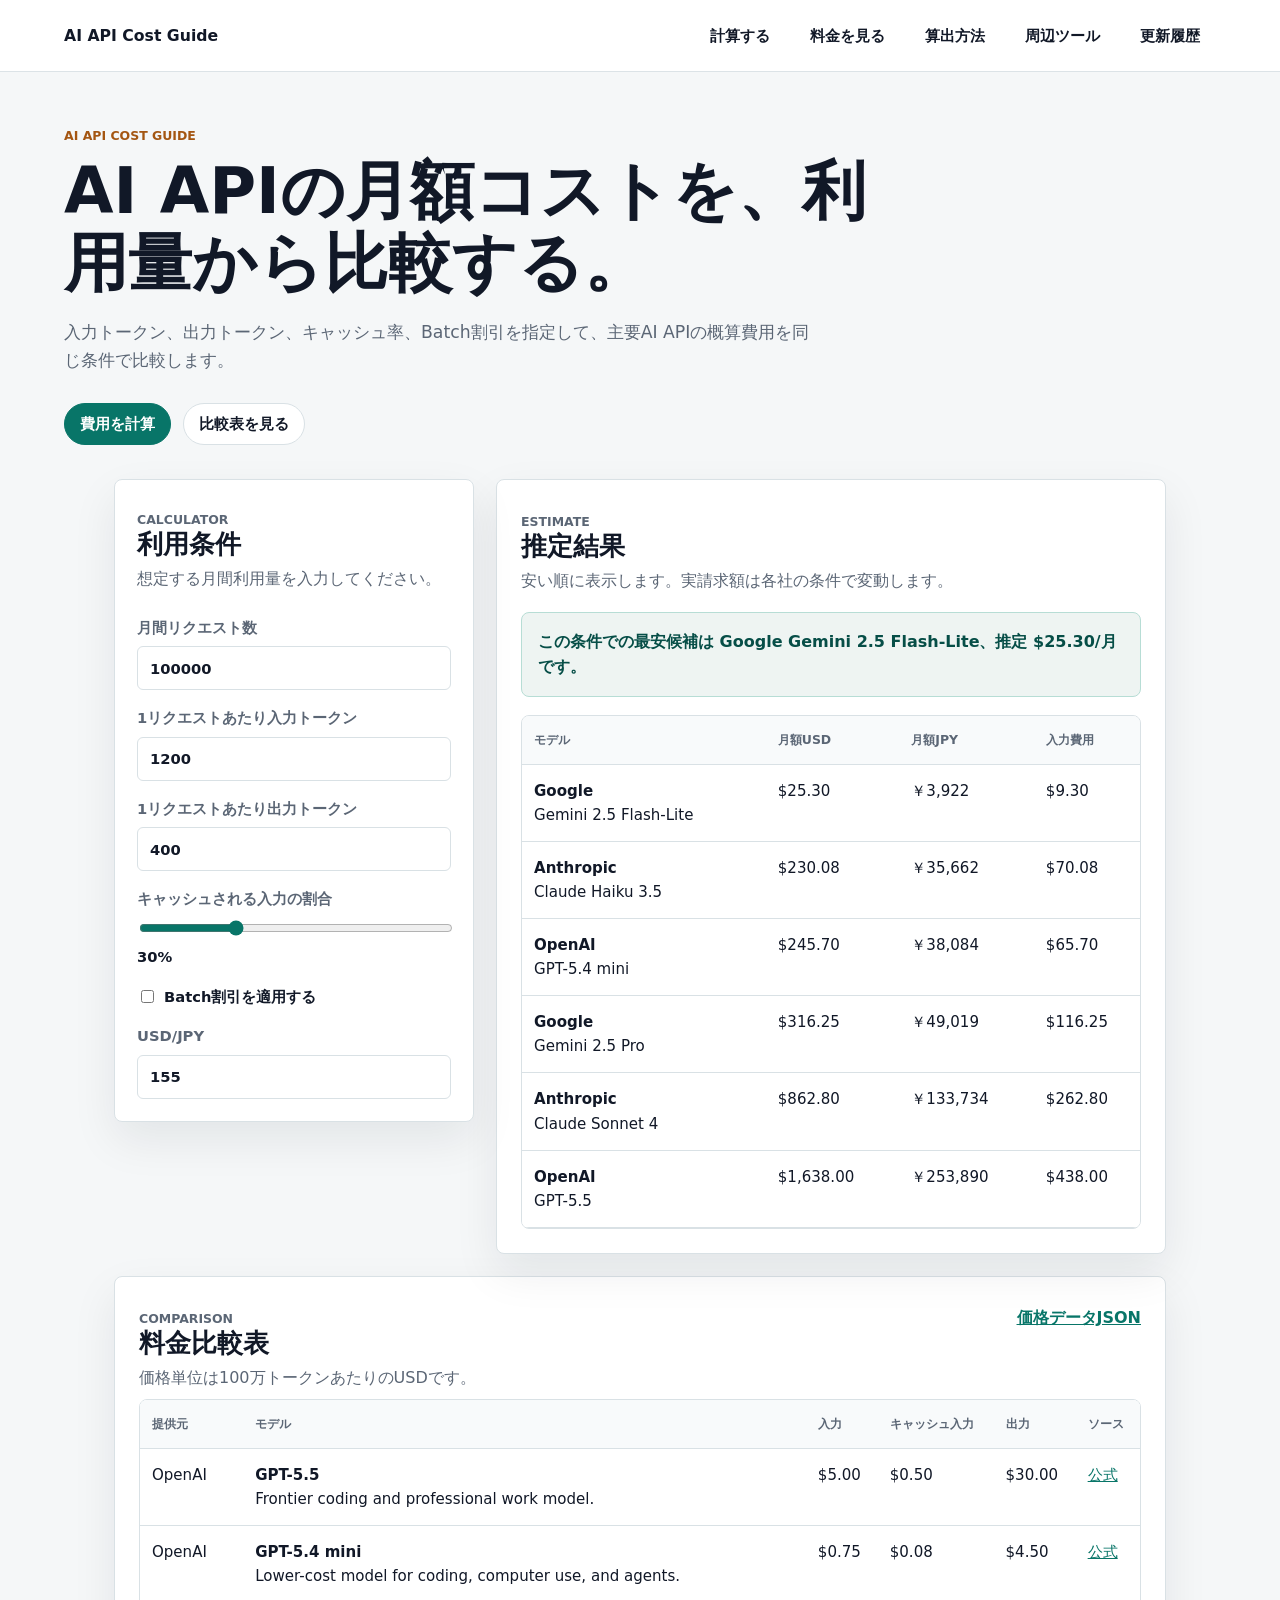
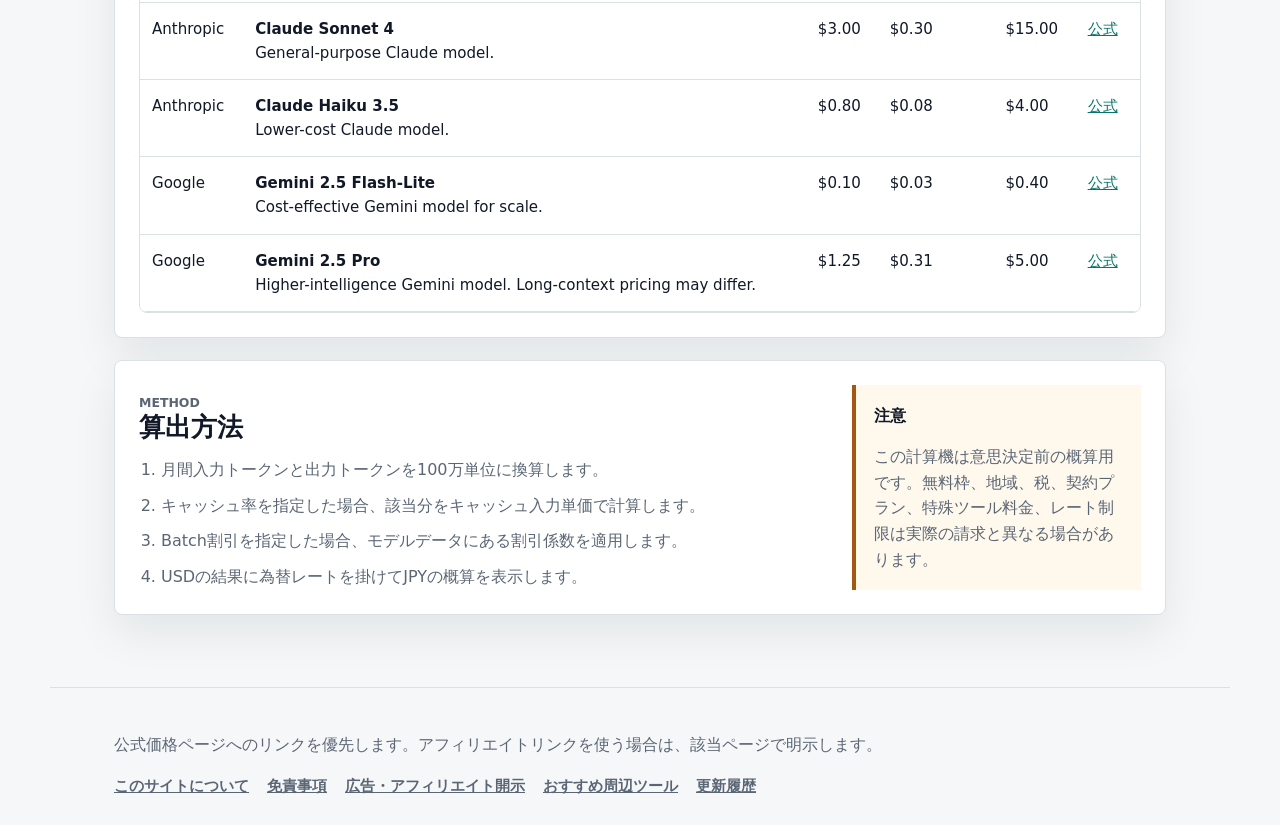
==== index.html @ 5096e5e5 "Add Impact site verification meta tag" ====
<!doctype html>
<html lang="ja">
  <head>
    <meta charset="utf-8" />
    <meta name="viewport" content="width=device-width, initial-scale=1" />
    <title>AI API料金比較と月額費用計算機</title>
    <meta
      name="description"
      content="OpenAI、Anthropic、GeminiなどのAI API料金を比較し、月間利用量から概算コストを計算します。公式ソースと更新日を明示します。"
    />
    <meta name="impact-site-verification" value="452c5a01-4a11-47ab-8c97-a562c128f792" />
    <link rel="stylesheet" href="./styles.css" />
  </head>
  <body>
    <header class="fixed-header">
      <a class="brand" href="#top" aria-label="AI API Cost Guide">AI API Cost Guide</a>
      <nav class="top-nav" aria-label="主要ナビゲーション">
        <a href="#calculator">計算する</a>
        <a href="#comparison">料金を見る</a>
        <a href="#method">算出方法</a>
        <a href="./recommended-tools.html">周辺ツール</a>
        <a href="./updates.html">更新履歴</a>
      </nav>
    </header>

    <section id="top" class="site-header">
      <div class="hero-grid">
        <div class="hero-copy">
          <p class="eyebrow">AI API Cost Guide</p>
          <h1>AI APIの月額コストを、利用量から比較する。</h1>
          <p class="lead">
            入力トークン、出力トークン、キャッシュ率、Batch割引を指定して、主要AI APIの概算費用を同じ条件で比較します。
          </p>
          <div class="hero-actions" aria-label="主要操作">
            <a class="button primary" href="#calculator">費用を計算</a>
            <a class="button secondary" href="#comparison">比較表を見る</a>
          </div>
        </div>
      </div>
    </section>

    <main>
      <section id="calculator" class="tool-layout" aria-label="月額費用計算機">
        <form class="calculator" id="calculatorForm">
          <div class="section-heading">
            <p class="eyebrow">Calculator</p>
            <h2>利用条件</h2>
            <p>想定する月間利用量を入力してください。</p>
          </div>

          <label>
            <span>月間リクエスト数</span>
            <input id="requests" type="number" min="0" step="1000" value="100000" inputmode="numeric" />
          </label>

          <label>
            <span>1リクエストあたり入力トークン</span>
            <input id="inputTokens" type="number" min="0" step="100" value="1200" inputmode="numeric" />
          </label>

          <label>
            <span>1リクエストあたり出力トークン</span>
            <input id="outputTokens" type="number" min="0" step="100" value="400" inputmode="numeric" />
          </label>

          <label>
            <span>キャッシュされる入力の割合</span>
            <input id="cacheRate" type="range" min="0" max="100" value="30" />
            <output id="cacheRateLabel">30%</output>
          </label>

          <label class="check-row">
            <input id="useBatch" type="checkbox" />
            <span>Batch割引を適用する</span>
          </label>

          <label>
            <span>USD/JPY</span>
            <input id="usdJpy" type="number" min="1" step="0.1" value="155" inputmode="decimal" />
          </label>
        </form>

        <section class="results" aria-live="polite">
          <div class="section-heading">
            <p class="eyebrow">Estimate</p>
            <h2>推定結果</h2>
            <p>安い順に表示します。実請求額は各社の条件で変動します。</p>
          </div>
          <div id="bestChoice" class="best-choice">価格データを読み込み中です。</div>
          <div class="table-wrap" role="region" aria-label="推定結果表" tabindex="0">
            <table>
              <thead>
                <tr>
                  <th>モデル</th>
                  <th>月額USD</th>
                  <th>月額JPY</th>
                  <th>入力費用</th>
                  <th>出力費用</th>
                </tr>
              </thead>
              <tbody id="resultRows"></tbody>
            </table>
          </div>
        </section>
      </section>

      <section id="comparison" class="content-section">
        <div class="section-heading split-heading">
          <div>
            <p class="eyebrow">Comparison</p>
            <h2>料金比較表</h2>
            <p>価格単位は100万トークンあたりのUSDです。</p>
          </div>
          <a class="text-link" href="./data/pricing.json">価格データJSON</a>
        </div>
        <div class="table-wrap" role="region" aria-label="料金比較表" tabindex="0">
          <table>
            <thead>
              <tr>
                <th>提供元</th>
                <th>モデル</th>
                <th>入力</th>
                <th>キャッシュ入力</th>
                <th>出力</th>
                <th>ソース</th>
              </tr>
            </thead>
            <tbody id="pricingRows"></tbody>
          </table>
        </div>
      </section>

      <section id="method" class="content-section method-grid">
        <div>
          <div class="section-heading">
            <p class="eyebrow">Method</p>
            <h2>算出方法</h2>
          </div>
          <ol class="steps">
            <li>月間入力トークンと出力トークンを100万単位に換算します。</li>
            <li>キャッシュ率を指定した場合、該当分をキャッシュ入力単価で計算します。</li>
            <li>Batch割引を指定した場合、モデルデータにある割引係数を適用します。</li>
            <li>USDの結果に為替レートを掛けてJPYの概算を表示します。</li>
          </ol>
        </div>
        <aside class="notice">
          <strong>注意</strong>
          <p>
            この計算機は意思決定前の概算用です。無料枠、地域、税、契約プラン、特殊ツール料金、レート制限は実際の請求と異なる場合があります。
          </p>
        </aside>
      </section>
    </main>

    <footer class="site-footer">
      <p>
        公式価格ページへのリンクを優先します。アフィリエイトリンクを使う場合は、該当ページで明示します。
      </p>
      <nav class="footer-links" aria-label="補足ページ">
        <a href="./about.html">このサイトについて</a>
        <a href="./disclaimer.html">免責事項</a>
        <a href="./affiliate-disclosure.html">広告・アフィリエイト開示</a>
        <a href="./recommended-tools.html">おすすめ周辺ツール</a>
        <a href="./updates.html">更新履歴</a>
      </nav>
    </footer>

    <script src="./app.js" type="module"></script>
  </body>
</html>
---- styles.css ----
:root {
  color-scheme: light;
  --bg: #f5f7f8;
  --surface: #ffffff;
  --surface-muted: #eef4f2;
  --ink: #111827;
  --muted: #5b6675;
  --line: #d9e1e5;
  --accent: #087568;
  --accent-dark: #064e47;
  --accent-warm: #a45612;
  --warning-bg: #fff8ed;
  --shadow: 0 18px 45px rgba(15, 23, 42, 0.08);
  --radius: 8px;
  --content: 1180px;
}

* {
  box-sizing: border-box;
}

html {
  scroll-behavior: smooth;
  scroll-padding-top: 86px;
}

body {
  margin: 0;
  background: var(--bg);
  color: var(--ink);
  font-family:
    Inter, ui-sans-serif, system-ui, -apple-system, BlinkMacSystemFont, "Segoe UI",
    sans-serif;
  line-height: 1.6;
}

body {
  padding-top: 72px;
}

a {
  color: var(--accent);
}

.fixed-header {
  position: fixed;
  top: 0;
  left: 0;
  z-index: 50;
  display: flex;
  align-items: center;
  justify-content: space-between;
  width: 100%;
  min-height: 72px;
  padding: 0 clamp(20px, 5vw, 72px);
  border-bottom: 1px solid rgba(217, 225, 229, 0.92);
  background: rgba(255, 255, 255, 0.92);
  backdrop-filter: blur(14px);
}

.brand {
  color: var(--ink);
  font-size: 0.98rem;
  font-weight: 850;
  text-decoration: none;
  white-space: nowrap;
}

.top-nav {
  display: flex;
  gap: 8px;
  margin-left: 18px;
}

.top-nav a,
.button {
  display: inline-flex;
  align-items: center;
  justify-content: center;
  min-height: 42px;
  padding: 0 15px;
  border-radius: 999px;
  font-size: 0.92rem;
  font-weight: 750;
  text-decoration: none;
  white-space: nowrap;
}

.top-nav a {
  border: 1px solid transparent;
  background: transparent;
  color: var(--ink);
}

.top-nav a:hover {
  border-color: var(--line);
  background: #f8fafb;
}

.site-header {
  padding: 54px clamp(20px, 5vw, 72px) 34px;
}

.hero-grid {
  max-width: var(--content);
  margin: 0 auto;
}

.eyebrow {
  margin: 0 0 10px;
  color: var(--accent-warm);
  font-size: 0.78rem;
  font-weight: 850;
  letter-spacing: 0;
  text-transform: uppercase;
}

h1,
h2 {
  margin: 0;
  line-height: 1.12;
  letter-spacing: 0;
}

h1 {
  max-width: 860px;
  font-size: clamp(2.25rem, 5vw, 4.6rem);
}

h2 {
  font-size: clamp(1.35rem, 2vw, 1.9rem);
}

.lead {
  max-width: 760px;
  margin: 20px 0 0;
  color: var(--muted);
  font-size: 1.08rem;
}

.hero-actions {
  display: flex;
  gap: 12px;
  flex-wrap: wrap;
  margin-top: 28px;
}

.button.primary {
  border: 1px solid var(--accent);
  background: var(--accent);
  color: #ffffff;
}

.button.secondary {
  border: 1px solid var(--line);
  background: #ffffff;
  color: var(--ink);
}

.metric-label {
  display: block;
  color: var(--muted);
  font-size: 0.82rem;
  font-weight: 750;
}

main {
  max-width: var(--content);
  margin: 0 auto;
  padding: 0 clamp(20px, 5vw, 72px) 72px;
}

.tool-layout {
  display: grid;
  grid-template-columns: 360px minmax(0, 1fr);
  gap: 22px;
  align-items: start;
}

.calculator,
.results,
.content-section {
  border: 1px solid var(--line);
  border-radius: var(--radius);
  background: var(--surface);
  box-shadow: var(--shadow);
}

.calculator {
  display: grid;
  gap: 16px;
  padding: 22px;
  position: sticky;
  top: 16px;
}

.section-heading {
  margin-bottom: 8px;
}

.section-heading p {
  max-width: 720px;
  margin: 8px 0 0;
  color: var(--muted);
}

label {
  display: grid;
  gap: 7px;
  color: var(--muted);
  font-size: 0.92rem;
  font-weight: 750;
}

input[type="number"] {
  width: 100%;
  min-height: 44px;
  padding: 8px 12px;
  border: 1px solid var(--line);
  border-radius: 6px;
  background: #ffffff;
  color: var(--ink);
  font: inherit;
}

input[type="number"]:focus,
input[type="range"]:focus-visible,
a:focus-visible {
  outline: 3px solid rgba(8, 117, 104, 0.22);
  outline-offset: 2px;
}

input[type="range"] {
  width: 100%;
  accent-color: var(--accent);
}

output {
  color: var(--ink);
  font-weight: 800;
}

.check-row {
  grid-template-columns: 20px 1fr;
  align-items: center;
  color: var(--ink);
}

.results,
.content-section {
  padding: 24px;
}

.best-choice {
  margin: 18px 0;
  padding: 16px;
  border: 1px solid #b7ddd5;
  border-radius: var(--radius);
  background: var(--surface-muted);
  color: var(--accent-dark);
  font-weight: 850;
}

.table-wrap {
  width: 100%;
  overflow-x: auto;
  border: 1px solid var(--line);
  border-radius: var(--radius);
}

table {
  width: 100%;
  min-width: 760px;
  border-collapse: collapse;
  background: #ffffff;
}

th,
td {
  padding: 14px 12px;
  border-bottom: 1px solid var(--line);
  text-align: left;
  vertical-align: top;
}

th {
  background: #f8fafb;
  color: var(--muted);
  font-size: 0.78rem;
  font-weight: 850;
  text-transform: uppercase;
}

td {
  font-size: 0.94rem;
}

tbody tr:hover {
  background: #f8fbfa;
}

.content-section {
  margin-top: 22px;
}

.split-heading {
  display: flex;
  justify-content: space-between;
  gap: 20px;
  align-items: start;
}

.text-link {
  margin-top: 4px;
  font-weight: 800;
  white-space: nowrap;
}

.method-grid {
  display: grid;
  grid-template-columns: minmax(0, 1fr) minmax(260px, 0.42fr);
  gap: 24px;
}

.steps {
  display: grid;
  gap: 10px;
  margin: 16px 0 0;
  padding-left: 22px;
  color: var(--muted);
}

.notice {
  align-self: start;
  padding: 18px;
  border-left: 4px solid var(--accent-warm);
  background: var(--warning-bg);
}

.notice p {
  margin-bottom: 0;
  color: var(--muted);
}

.site-footer {
  max-width: var(--content);
  margin: 0 auto;
  padding: 28px clamp(20px, 5vw, 72px);
  border-top: 1px solid var(--line);
  color: var(--muted);
}

.footer-links {
  display: flex;
  flex-wrap: wrap;
  gap: 12px 18px;
  margin-top: 14px;
}

.footer-links a {
  color: var(--muted);
  font-size: 0.92rem;
  font-weight: 750;
}

.page-main {
  padding-top: 40px;
}

.page-hero {
  padding: 26px 0 8px;
}

.prose {
  display: grid;
  gap: 18px;
  max-width: 860px;
}

.prose h2 {
  margin-top: 8px;
  font-size: 1.25rem;
}

.prose p {
  margin: 0;
  color: var(--muted);
}

.timeline {
  display: grid;
  gap: 20px;
}

.timeline article {
  padding-bottom: 20px;
  border-bottom: 1px solid var(--line);
}

.timeline time {
  display: block;
  margin-bottom: 6px;
  color: var(--accent-warm);
  font-size: 0.88rem;
  font-weight: 850;
}

.timeline h2 {
  margin-bottom: 8px;
}

.tool-card-grid {
  display: grid;
  grid-template-columns: repeat(2, minmax(0, 1fr));
  gap: 16px;
  margin-top: 22px;
}

.tool-card {
  display: grid;
  gap: 12px;
  padding: 22px;
  border: 1px solid var(--line);
  border-radius: var(--radius);
  background: var(--surface);
  box-shadow: var(--shadow);
}

.tool-card span {
  color: var(--accent-warm);
  font-size: 0.78rem;
  font-weight: 850;
  text-transform: uppercase;
}

.tool-card h2,
.tool-card p {
  margin: 0;
}

.tool-card p,
.tool-card dd {
  color: var(--muted);
}

.tool-card dl {
  display: grid;
  gap: 8px;
  margin: 0;
}

.tool-card dl div {
  display: grid;
  grid-template-columns: 86px minmax(0, 1fr);
  gap: 10px;
}

.tool-card dt {
  color: var(--ink);
  font-weight: 850;
}

.tool-card dd {
  margin: 0;
}

@media (max-width: 900px) {
  .hero-grid,
  .tool-layout,
  .method-grid {
    grid-template-columns: 1fr;
  }

  .calculator {
    position: static;
  }
}

@media (max-width: 720px) {
  body {
    padding-top: 118px;
  }

  .fixed-header {
    display: block;
    min-height: 118px;
    padding-top: 16px;
    padding-bottom: 12px;
  }

  .top-nav {
    margin: 12px 0 0;
    overflow-x: auto;
    padding-bottom: 4px;
  }

  .split-heading {
    display: block;
  }

  table {
    min-width: 680px;
  }

  .tool-card-grid {
    grid-template-columns: 1fr;
  }
}
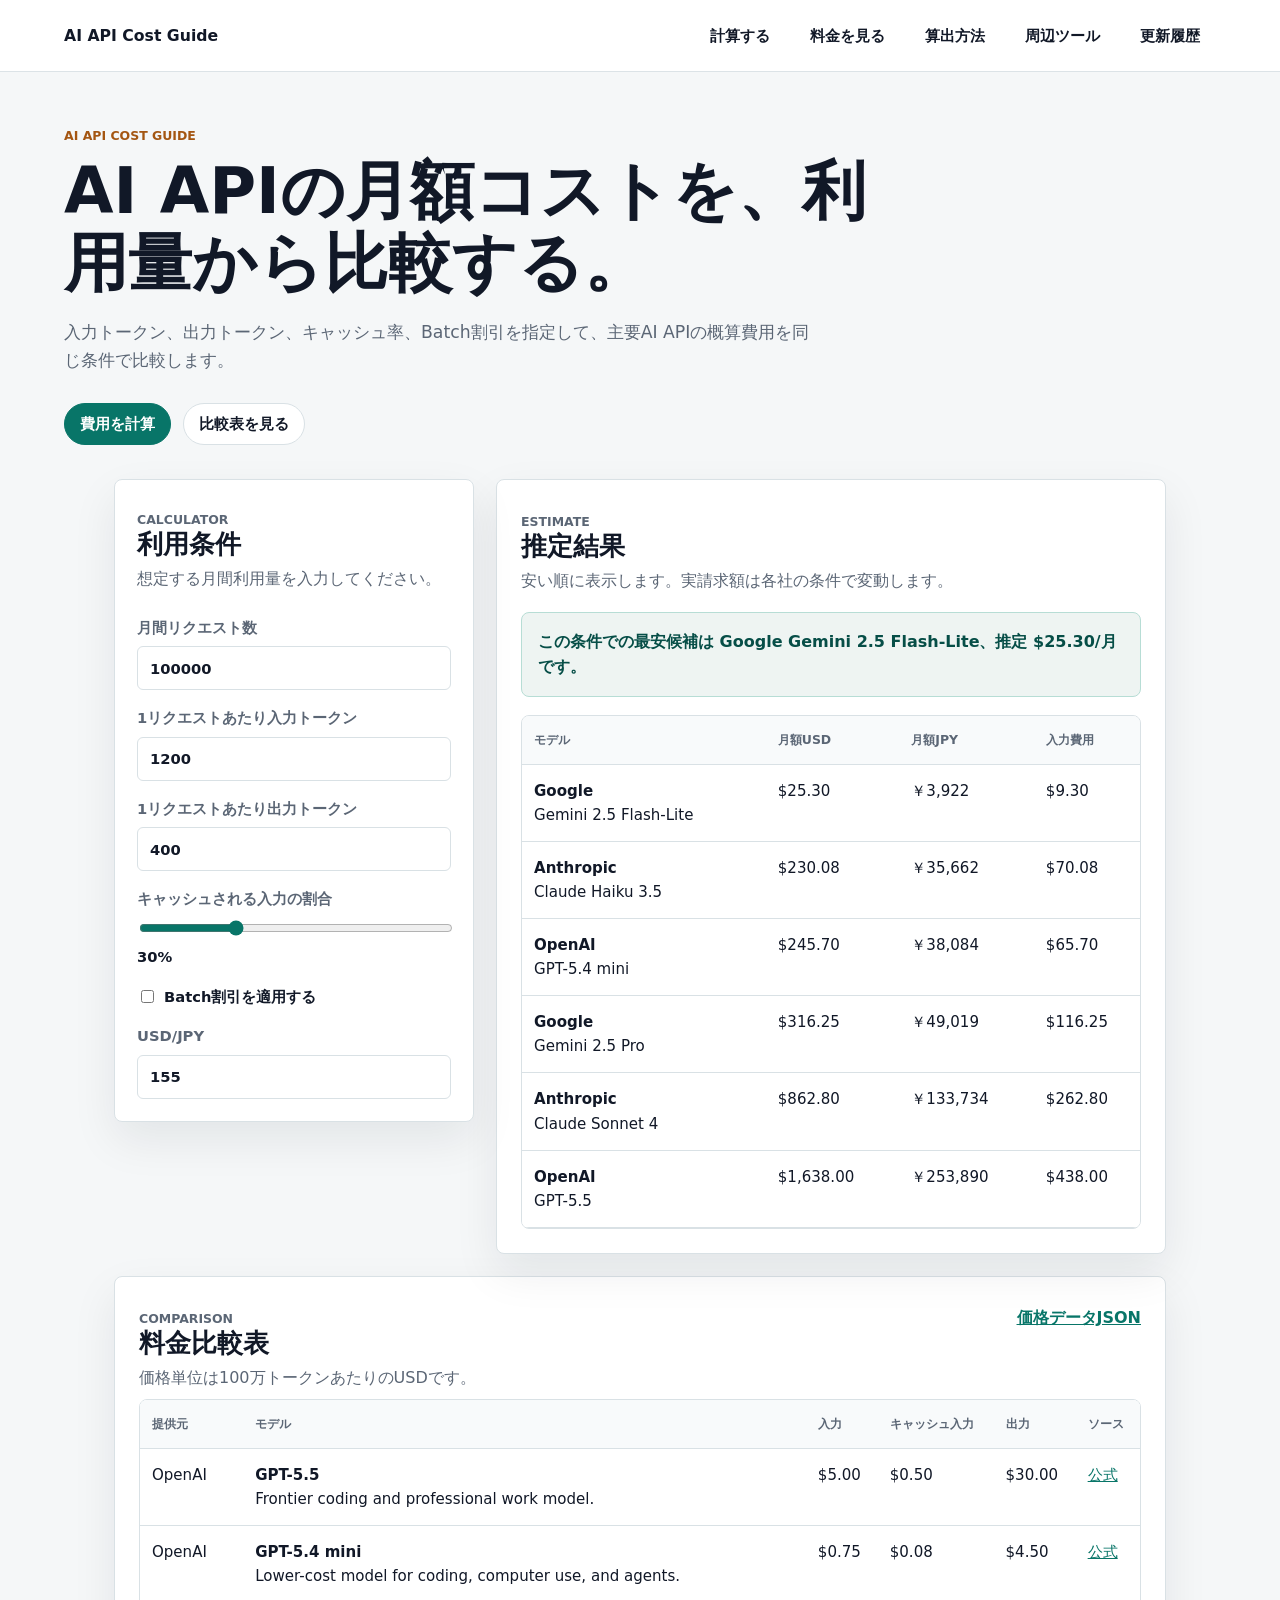
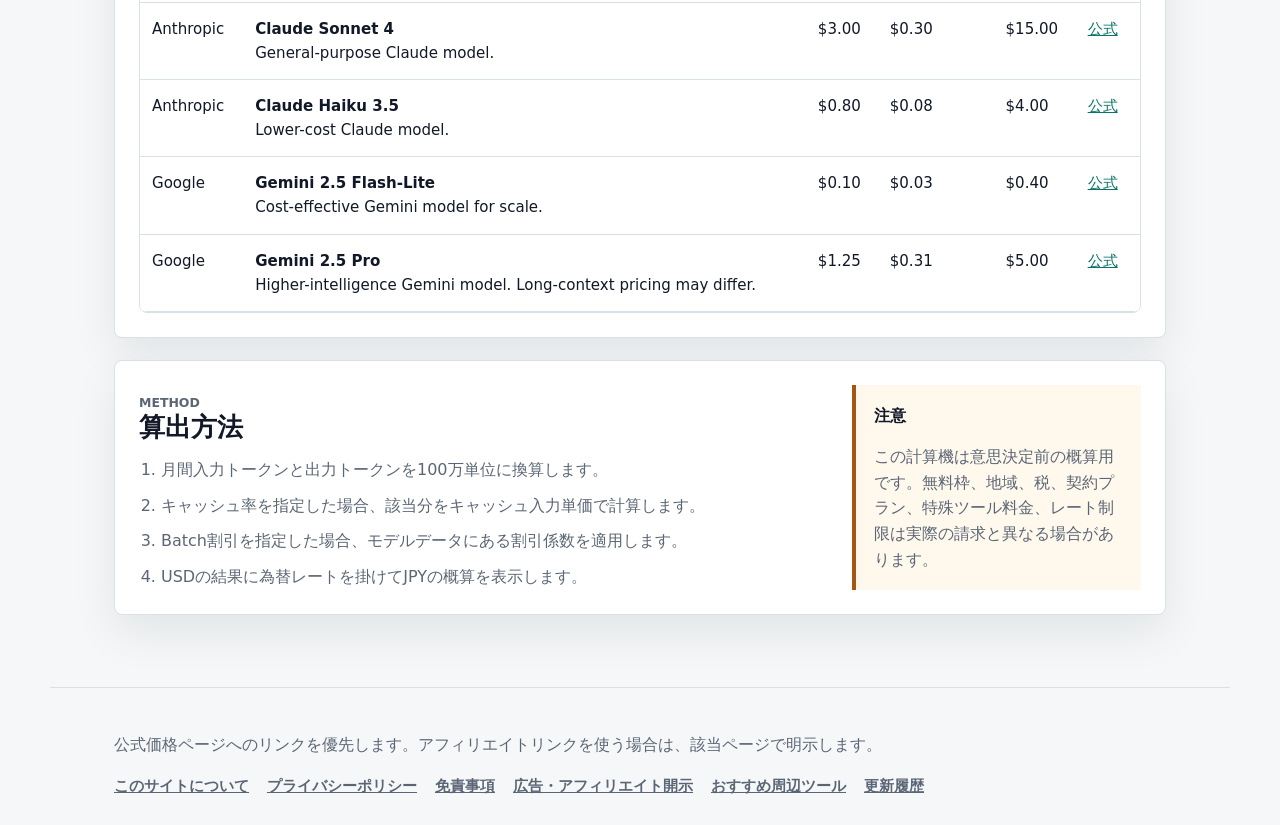
==== commit e7269806: "Add privacy policy and affiliate updates" ====
--- a/index.html
+++ b/index.html
@@ -158,6 +158,7 @@
       </p>
       <nav class="footer-links" aria-label="補足ページ">
         <a href="./about.html">このサイトについて</a>
+        <a href="./privacy-policy.html">プライバシーポリシー</a>
         <a href="./disclaimer.html">免責事項</a>
         <a href="./affiliate-disclosure.html">広告・アフィリエイト開示</a>
         <a href="./recommended-tools.html">おすすめ周辺ツール</a>
--- a/styles.css
+++ b/styles.css
@@ -443,6 +443,15 @@
   color: var(--muted);
 }
 
+.tool-card .affiliate-note {
+  padding: 10px 12px;
+  border: 1px solid #e7d3bb;
+  border-radius: 6px;
+  background: #fff8ed;
+  color: #6f4618;
+  font-size: 0.9rem;
+}
+
 .tool-card dl {
   display: grid;
   gap: 8px;
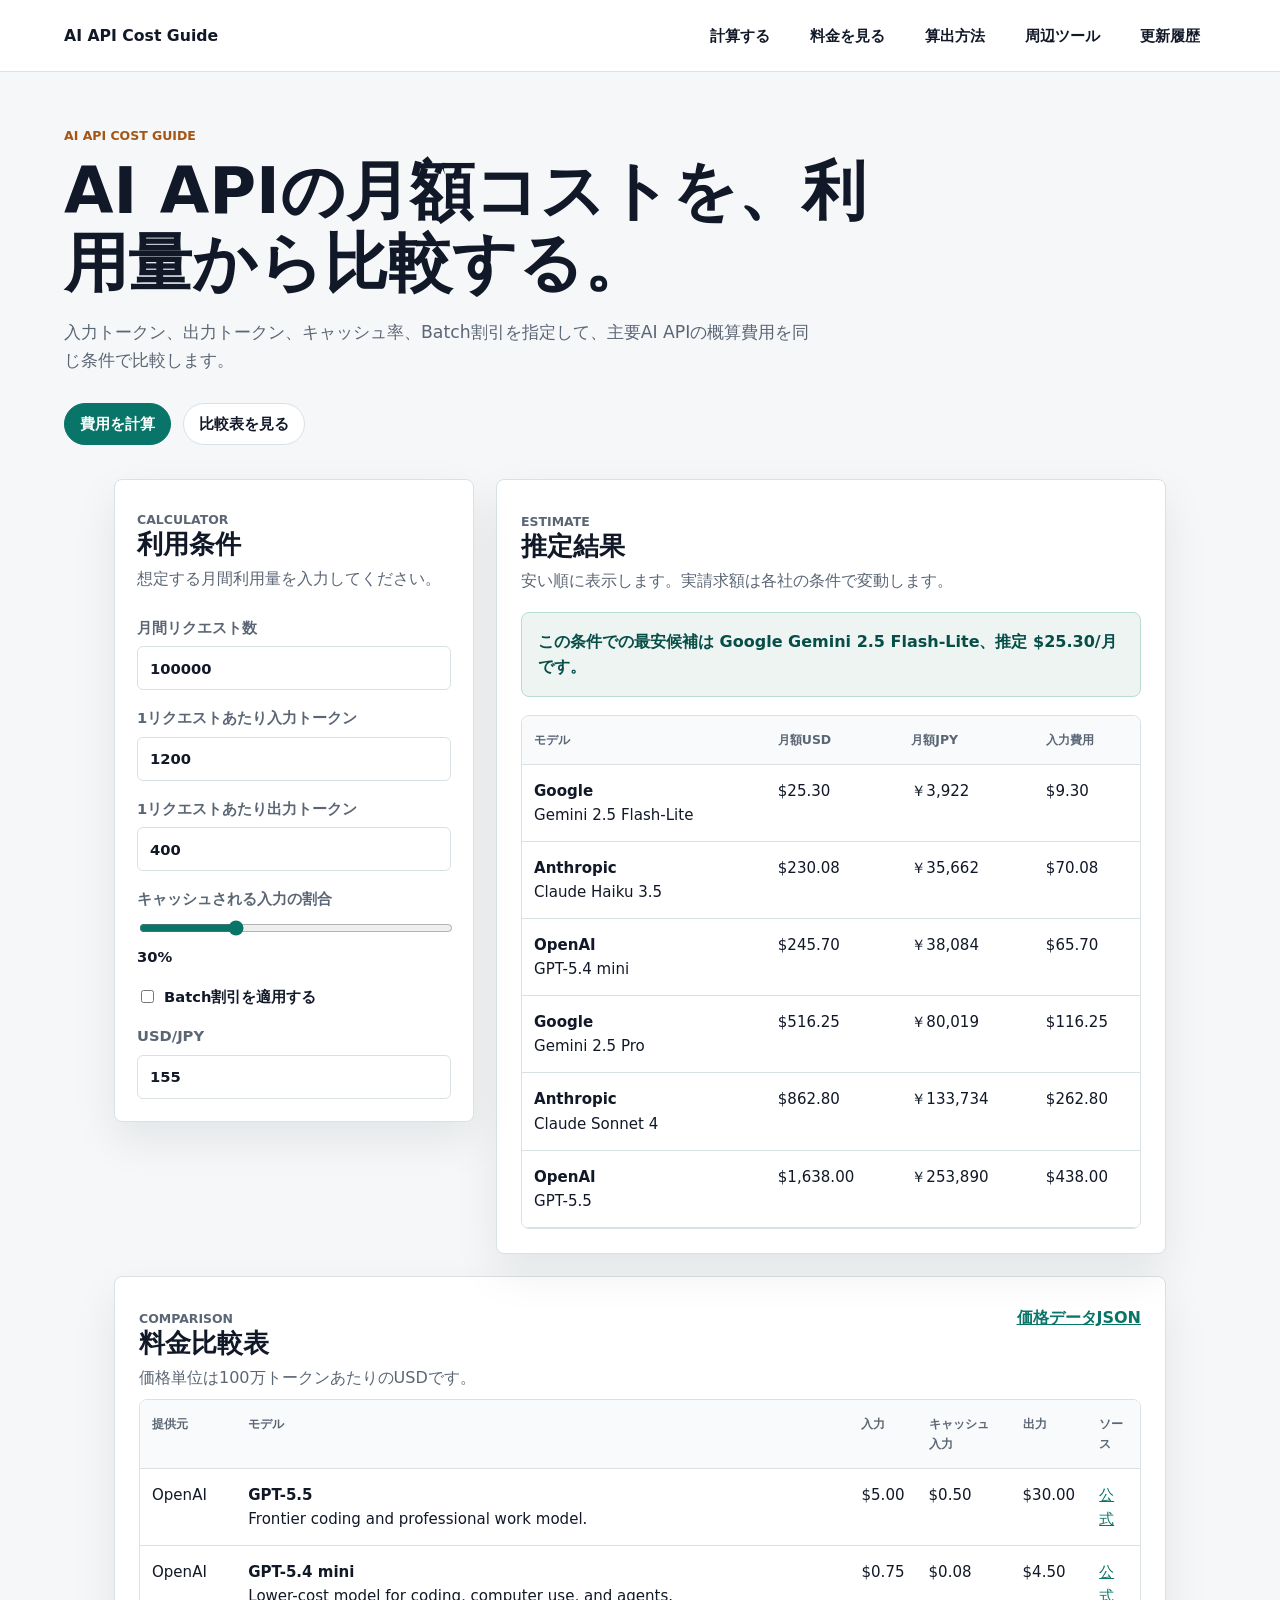
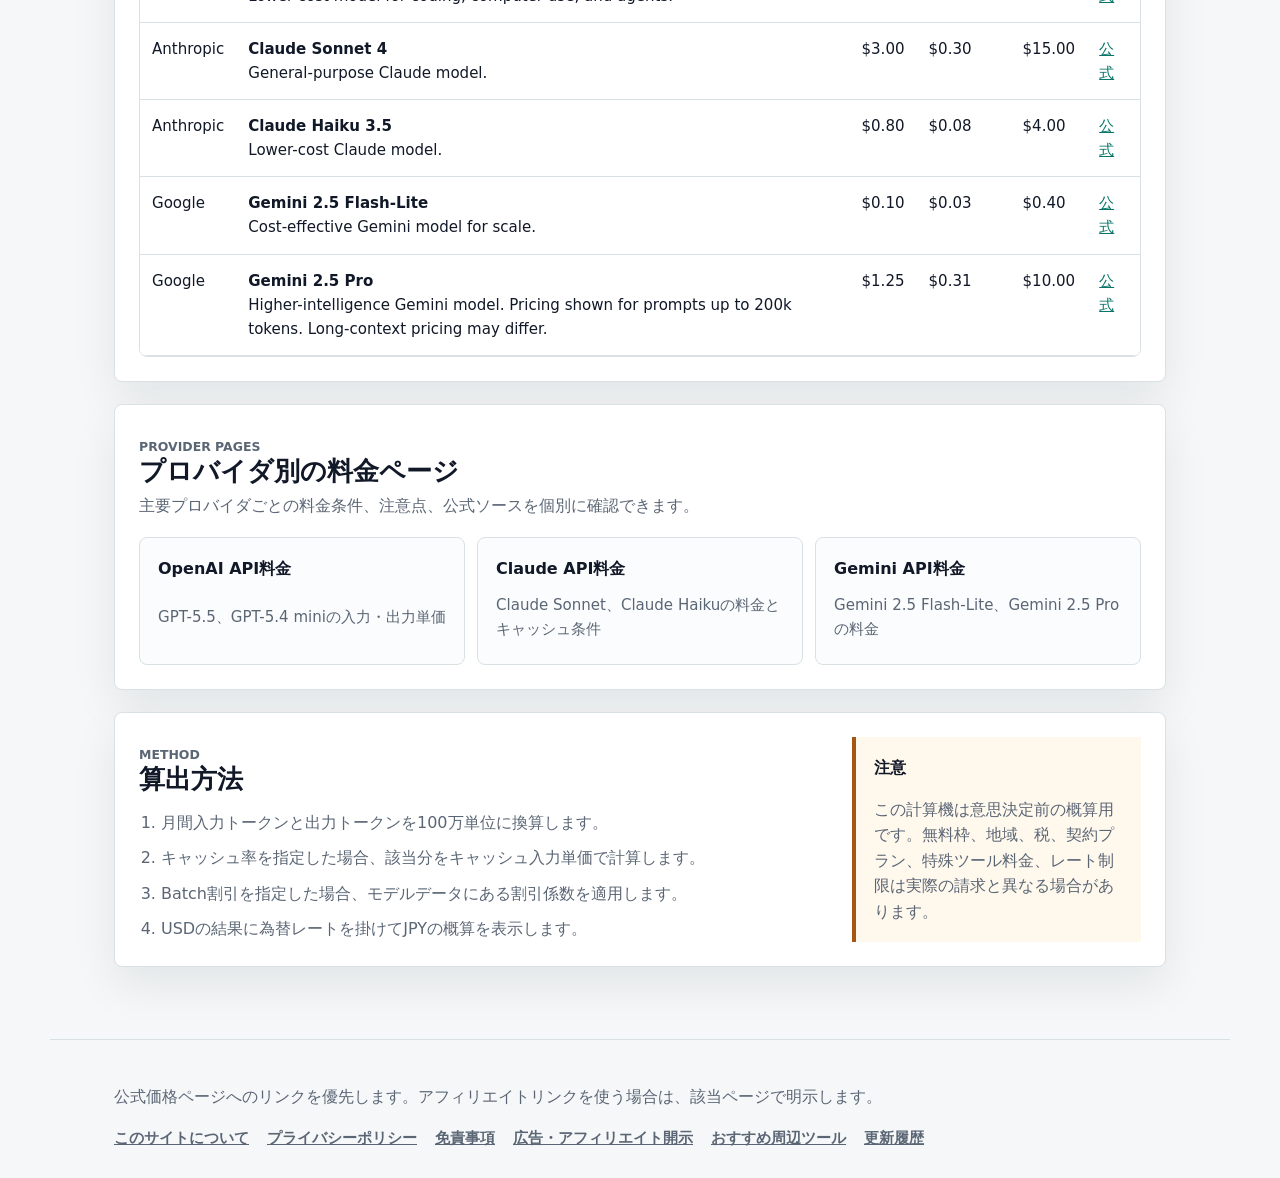
==== commit 5788feca: "Add provider pricing landing pages" ====
--- a/index.html
+++ b/index.html
@@ -130,6 +130,28 @@
         </div>
       </section>
 
+      <section class="content-section">
+        <div class="section-heading">
+          <p class="eyebrow">Provider Pages</p>
+          <h2>プロバイダ別の料金ページ</h2>
+          <p>主要プロバイダごとの料金条件、注意点、公式ソースを個別に確認できます。</p>
+        </div>
+        <div class="provider-link-grid">
+          <a href="./openai-pricing.html">
+            <strong>OpenAI API料金</strong>
+            <span>GPT-5.5、GPT-5.4 miniの入力・出力単価</span>
+          </a>
+          <a href="./claude-pricing.html">
+            <strong>Claude API料金</strong>
+            <span>Claude Sonnet、Claude Haikuの料金とキャッシュ条件</span>
+          </a>
+          <a href="./gemini-pricing.html">
+            <strong>Gemini API料金</strong>
+            <span>Gemini 2.5 Flash-Lite、Gemini 2.5 Proの料金</span>
+          </a>
+        </div>
+      </section>
+
       <section id="method" class="content-section method-grid">
         <div>
           <div class="section-heading">
--- a/styles.css
+++ b/styles.css
@@ -416,6 +416,35 @@
   margin-top: 22px;
 }
 
+.provider-link-grid {
+  display: grid;
+  grid-template-columns: repeat(3, minmax(0, 1fr));
+  gap: 12px;
+  margin-top: 18px;
+}
+
+.provider-link-grid a {
+  display: grid;
+  gap: 6px;
+  min-height: 128px;
+  padding: 18px;
+  border: 1px solid var(--line);
+  border-radius: var(--radius);
+  background: #fbfcfd;
+  color: var(--ink);
+  text-decoration: none;
+}
+
+.provider-link-grid a:hover {
+  border-color: #b7ddd5;
+  background: var(--surface-muted);
+}
+
+.provider-link-grid span {
+  color: var(--muted);
+  font-size: 0.94rem;
+}
+
 .tool-card {
   display: grid;
   gap: 12px;
@@ -514,4 +543,8 @@
   .tool-card-grid {
     grid-template-columns: 1fr;
   }
-}
+
+  .provider-link-grid {
+    grid-template-columns: 1fr;
+  }
+}
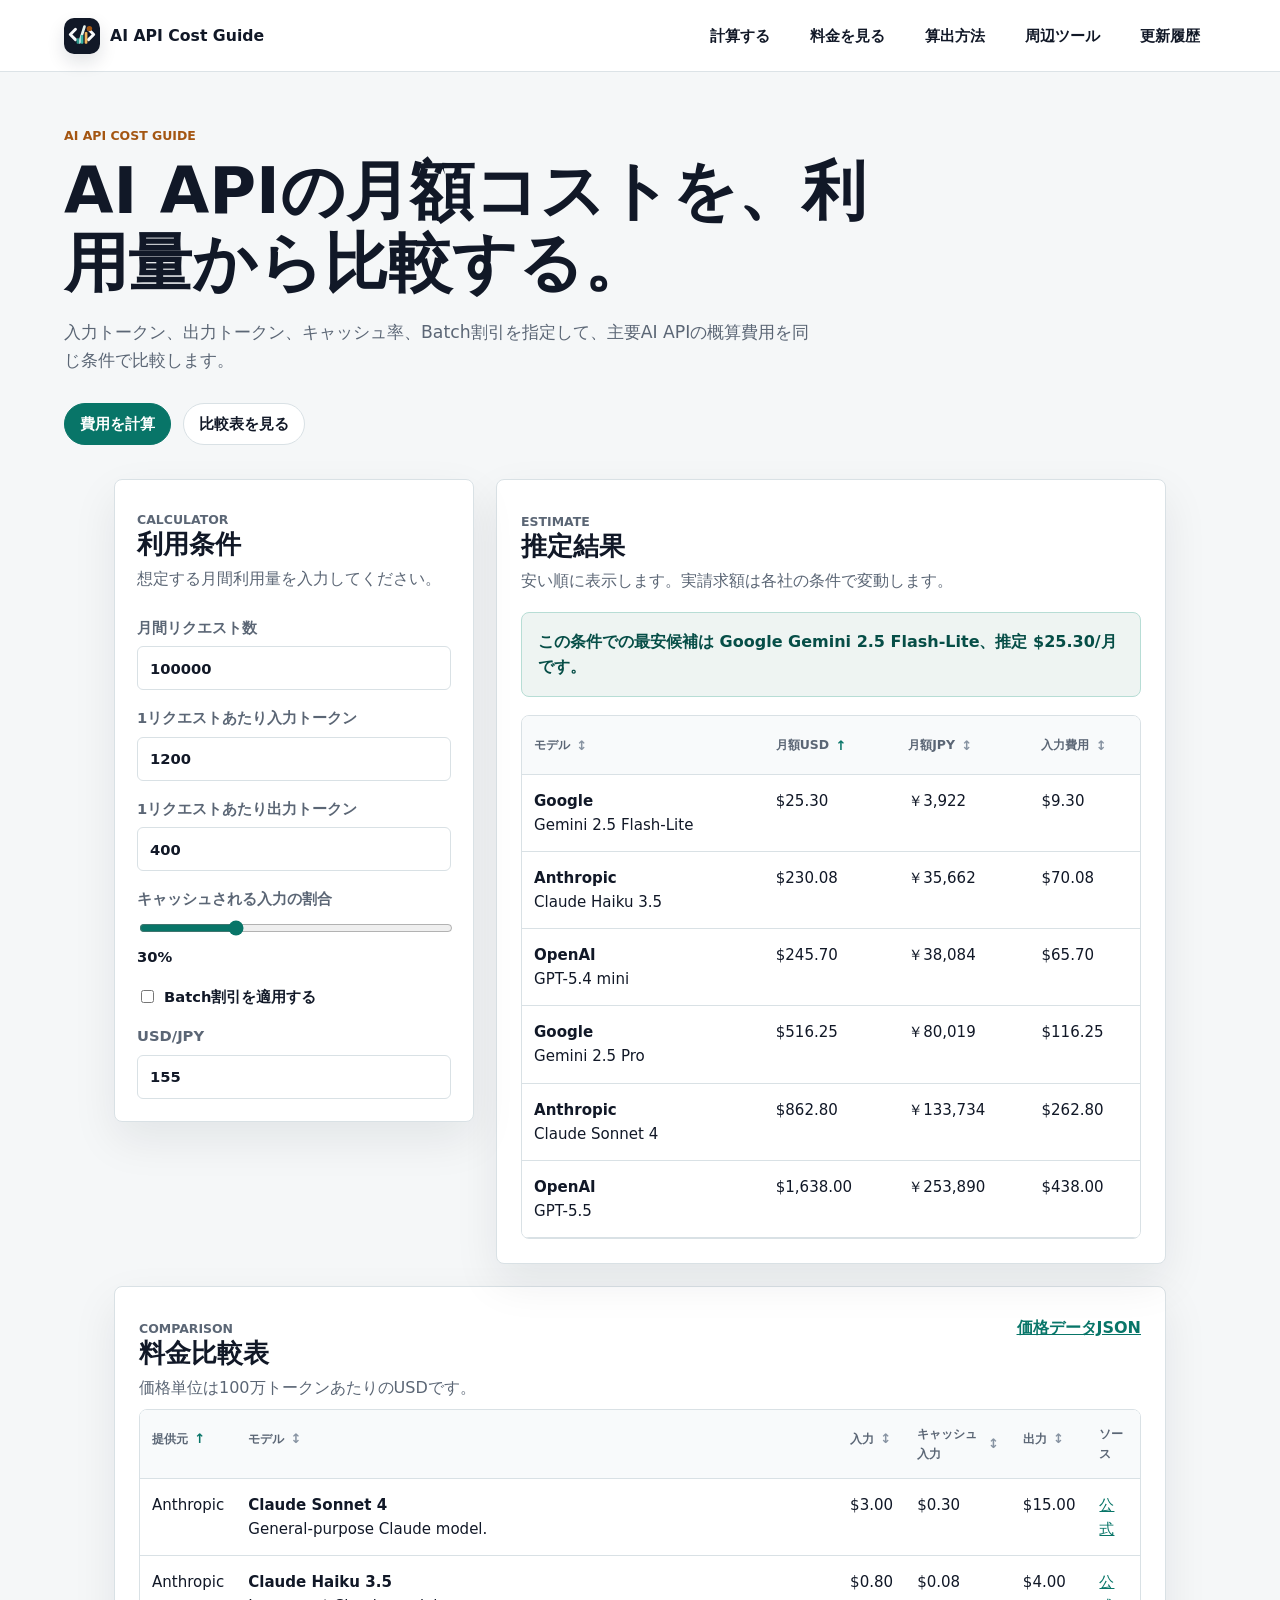
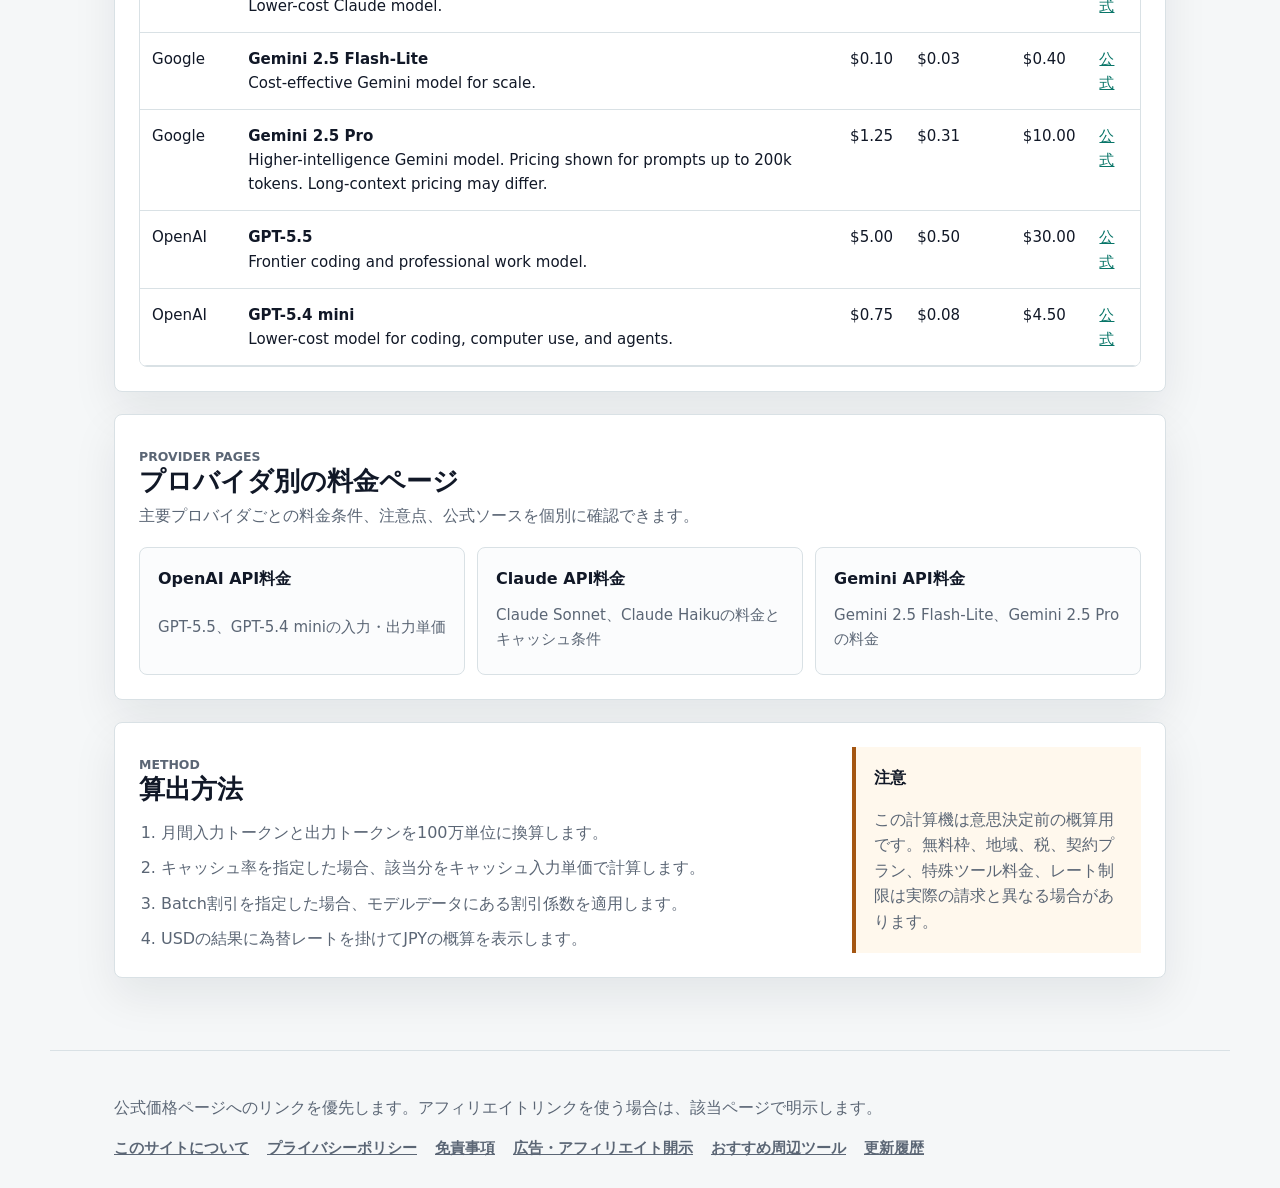
==== commit 2523b728: "Add logo mark and sortable tables" ====
--- a/index.html
+++ b/index.html
@@ -9,11 +9,15 @@
       content="OpenAI、Anthropic、GeminiなどのAI API料金を比較し、月間利用量から概算コストを計算します。公式ソースと更新日を明示します。"
     />
     <meta name="impact-site-verification" value="452c5a01-4a11-47ab-8c97-a562c128f792" />
+    <meta name="google-site-verification" content="xUF_R1zpGLq4dV51Rhx4Gs9H0t5Xol-Hq1YGKc2wMKI" />
     <link rel="stylesheet" href="./styles.css" />
   </head>
   <body>
     <header class="fixed-header">
-      <a class="brand" href="#top" aria-label="AI API Cost Guide">AI API Cost Guide</a>
+      <a class="brand" href="#top" aria-label="AI API Cost Guide">
+        <img src="./assets/ai-api-cost-guide-mark.svg" alt="" aria-hidden="true" />
+        <span>AI API Cost Guide</span>
+      </a>
       <nav class="top-nav" aria-label="主要ナビゲーション">
         <a href="#calculator">計算する</a>
         <a href="#comparison">料金を見る</a>
@@ -91,11 +95,11 @@
             <table>
               <thead>
                 <tr>
-                  <th>モデル</th>
-                  <th>月額USD</th>
-                  <th>月額JPY</th>
-                  <th>入力費用</th>
-                  <th>出力費用</th>
+                  <th><button class="sort-button" type="button" data-result-sort="model">モデル</button></th>
+                  <th><button class="sort-button" type="button" data-result-sort="totalUsd">月額USD</button></th>
+                  <th><button class="sort-button" type="button" data-result-sort="totalJpy">月額JPY</button></th>
+                  <th><button class="sort-button" type="button" data-result-sort="inputCost">入力費用</button></th>
+                  <th><button class="sort-button" type="button" data-result-sort="outputCost">出力費用</button></th>
                 </tr>
               </thead>
               <tbody id="resultRows"></tbody>
@@ -117,11 +121,11 @@
           <table>
             <thead>
               <tr>
-                <th>提供元</th>
-                <th>モデル</th>
-                <th>入力</th>
-                <th>キャッシュ入力</th>
-                <th>出力</th>
+                <th><button class="sort-button" type="button" data-pricing-sort="provider">提供元</button></th>
+                <th><button class="sort-button" type="button" data-pricing-sort="model">モデル</button></th>
+                <th><button class="sort-button" type="button" data-pricing-sort="input">入力</button></th>
+                <th><button class="sort-button" type="button" data-pricing-sort="cachedInput">キャッシュ入力</button></th>
+                <th><button class="sort-button" type="button" data-pricing-sort="output">出力</button></th>
                 <th>ソース</th>
               </tr>
             </thead>
--- a/styles.css
+++ b/styles.css
@@ -59,11 +59,21 @@
 }
 
 .brand {
+  display: inline-flex;
+  align-items: center;
+  gap: 10px;
   color: var(--ink);
   font-size: 0.98rem;
   font-weight: 850;
   text-decoration: none;
   white-space: nowrap;
+}
+
+.brand img {
+  width: 36px;
+  height: 36px;
+  border-radius: 10px;
+  box-shadow: 0 8px 18px rgba(17, 24, 39, 0.12);
 }
 
 .top-nav {
@@ -291,6 +301,44 @@
   text-transform: uppercase;
 }
 
+.sort-button {
+  display: inline-flex;
+  align-items: center;
+  gap: 6px;
+  min-height: 30px;
+  padding: 0;
+  border: 0;
+  background: transparent;
+  color: inherit;
+  cursor: pointer;
+  font: inherit;
+  letter-spacing: inherit;
+  text-align: left;
+  text-transform: inherit;
+}
+
+.sort-button::after {
+  width: 1em;
+  color: #8793a2;
+  content: "↕";
+  font-size: 0.82rem;
+}
+
+.sort-button[data-direction="asc"]::after {
+  color: var(--accent);
+  content: "↑";
+}
+
+.sort-button[data-direction="desc"]::after {
+  color: var(--accent);
+  content: "↓";
+}
+
+.sort-button:focus-visible {
+  outline: 3px solid rgba(8, 117, 104, 0.22);
+  outline-offset: 3px;
+}
+
 td {
   font-size: 0.94rem;
 }
@@ -532,6 +580,12 @@
     padding-bottom: 4px;
   }
 
+  .brand img {
+    width: 32px;
+    height: 32px;
+    border-radius: 9px;
+  }
+
   .split-heading {
     display: block;
   }
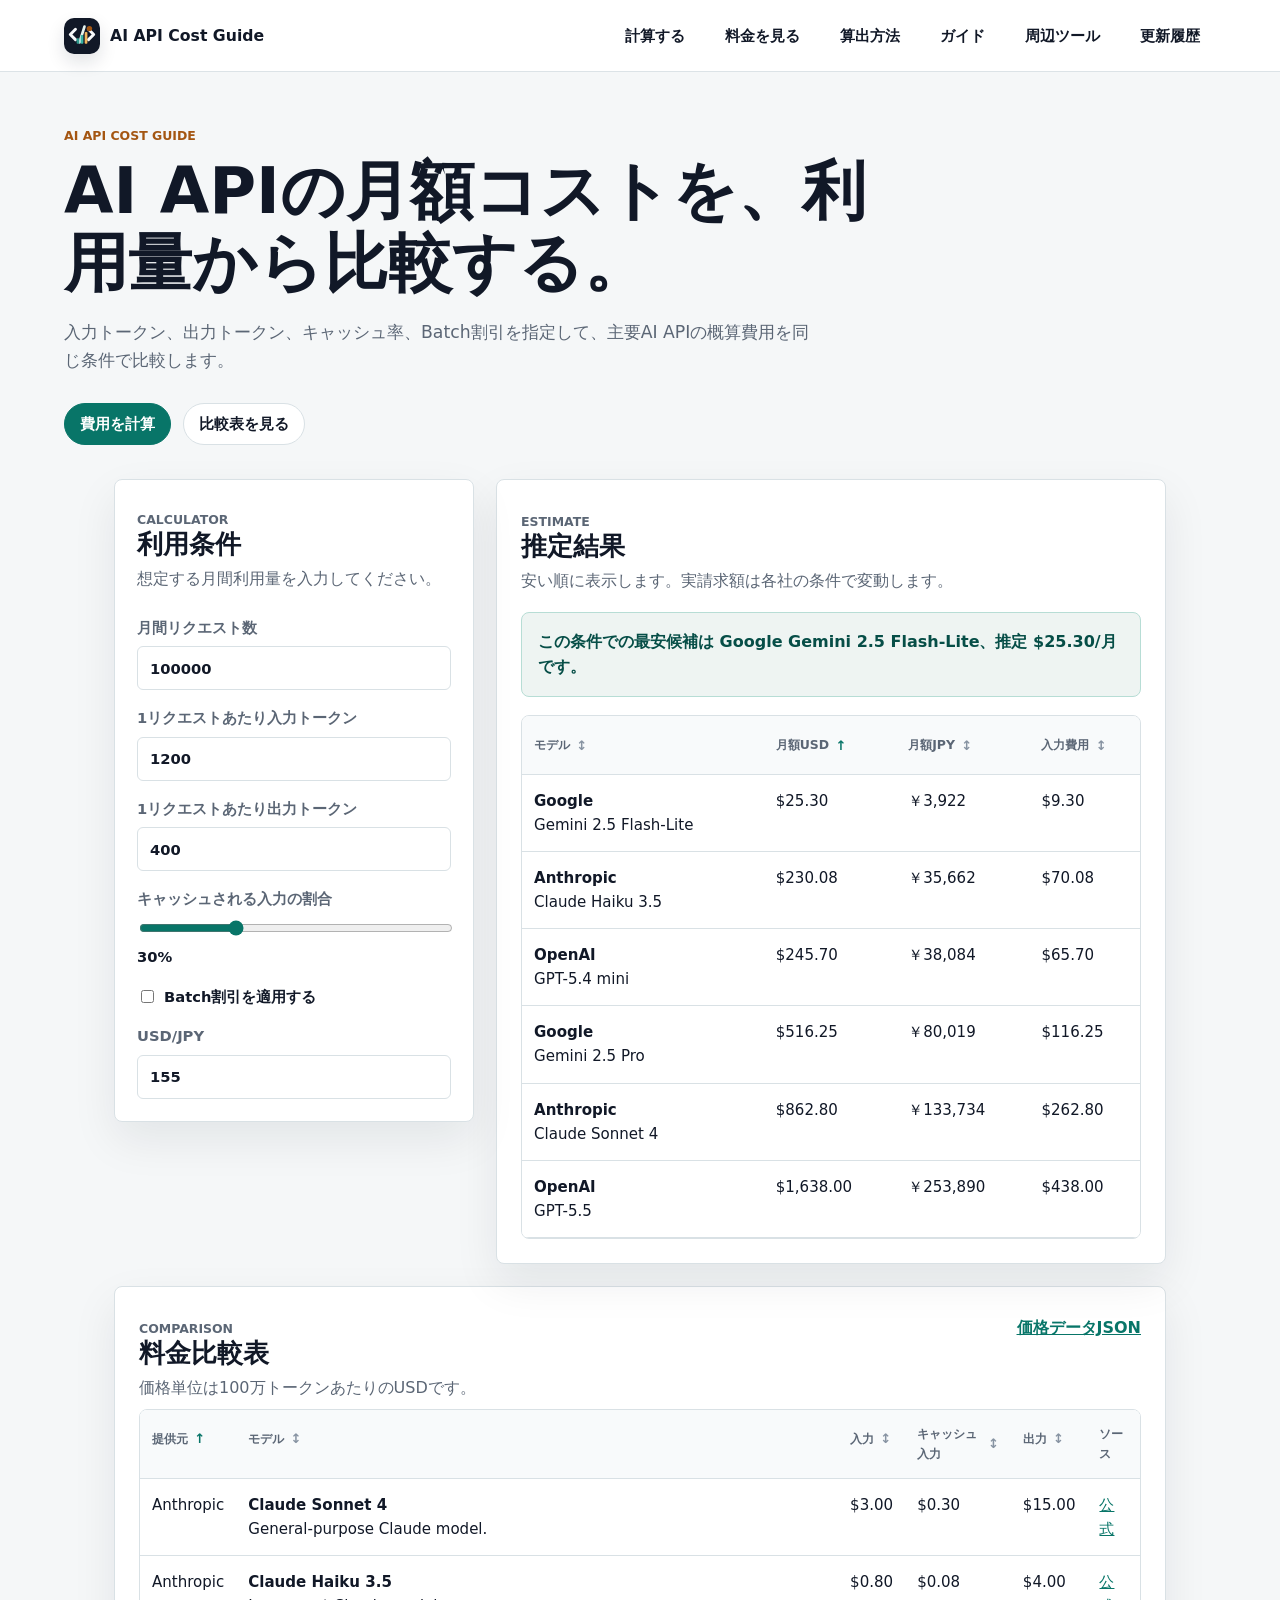
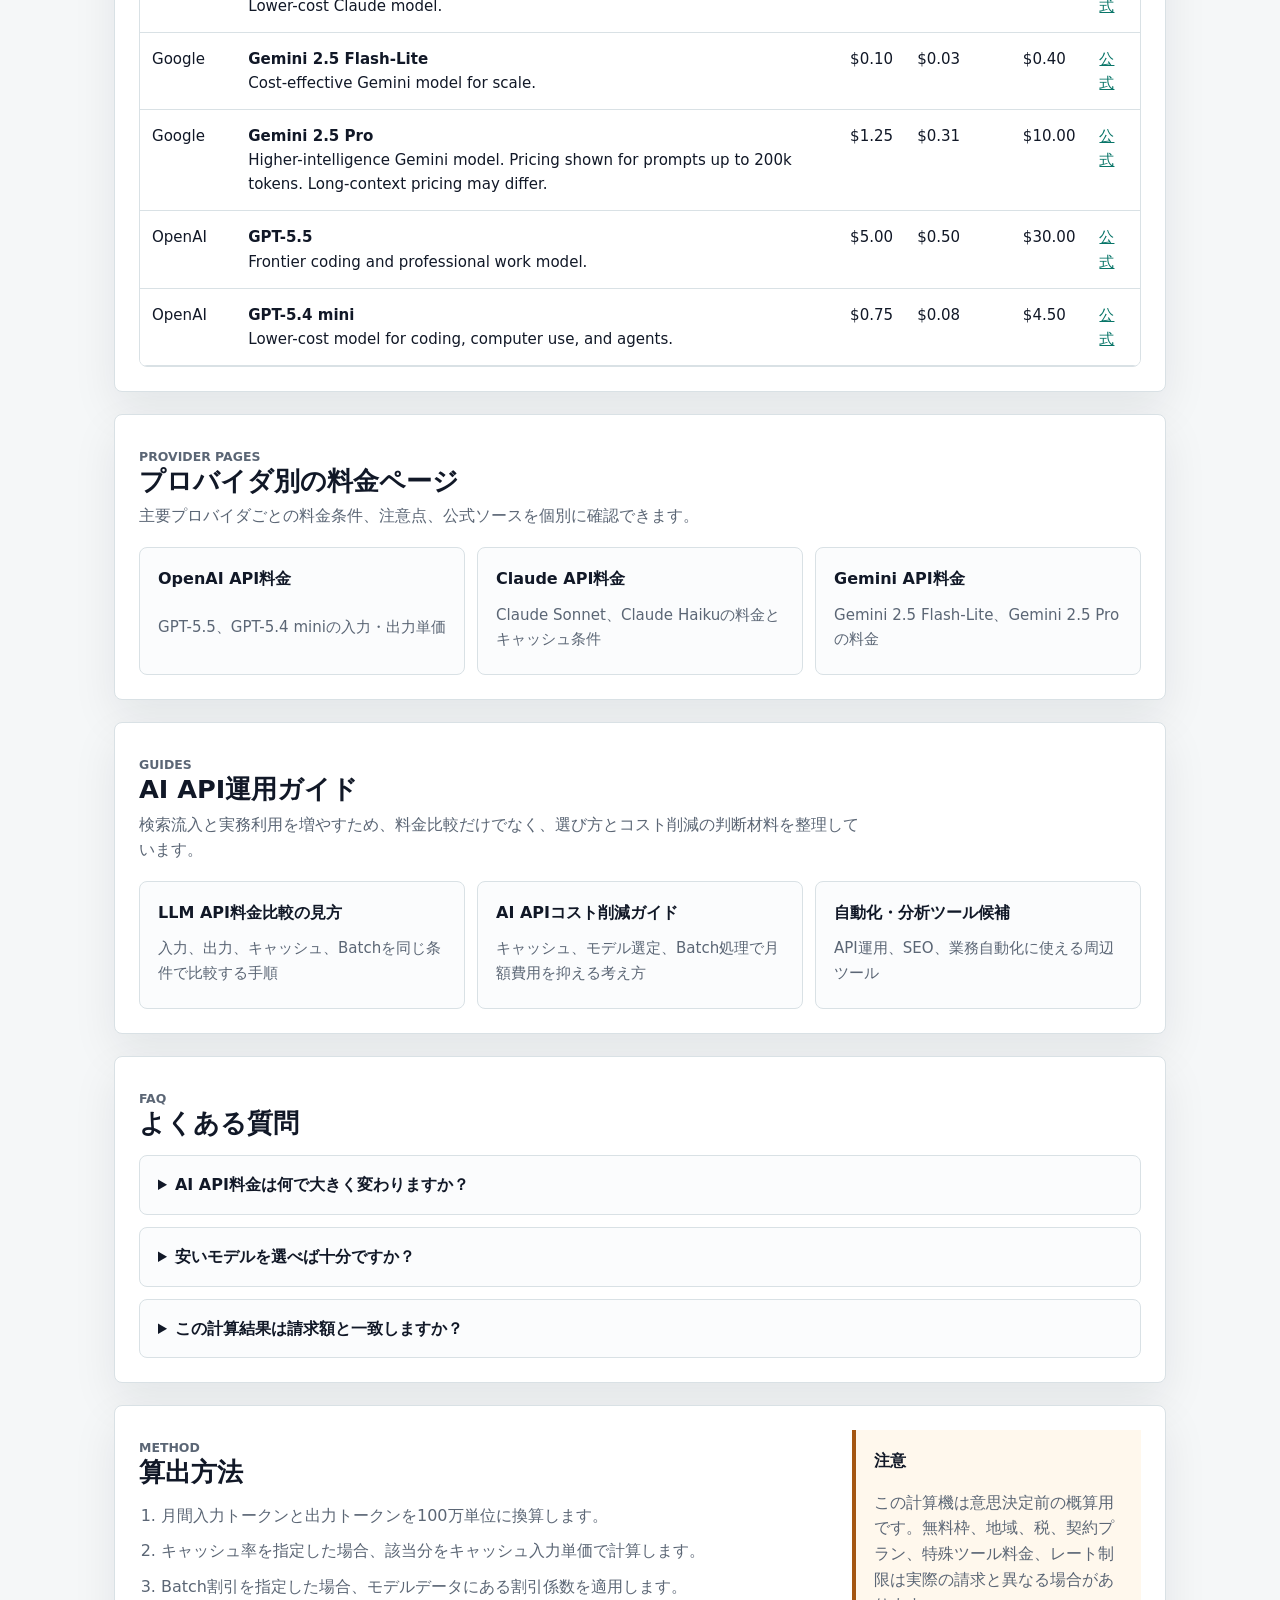
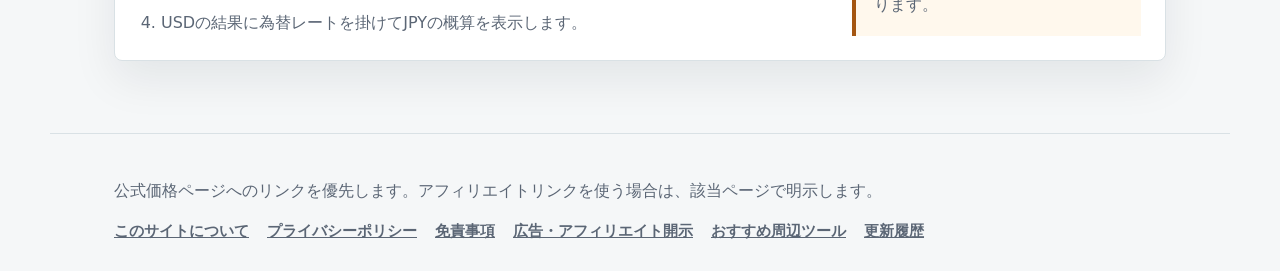
==== commit 444d2058: "Add SEO guides and structured metadata" ====
--- a/index.html
+++ b/index.html
@@ -8,9 +8,67 @@
       name="description"
       content="OpenAI、Anthropic、GeminiなどのAI API料金を比較し、月間利用量から概算コストを計算します。公式ソースと更新日を明示します。"
     />
+    <link rel="canonical" href="https://ai-api-pricing-calculator.pages.dev/" />
+    <meta property="og:type" content="website" />
+    <meta property="og:title" content="AI API料金比較と月額費用計算機" />
+    <meta
+      property="og:description"
+      content="OpenAI、Anthropic、GeminiなどのAI API料金を比較し、利用量から月額費用を概算します。"
+    />
+    <meta property="og:url" content="https://ai-api-pricing-calculator.pages.dev/" />
+    <meta property="og:image" content="https://ai-api-pricing-calculator.pages.dev/assets/ai-api-cost-guide-logo.png" />
+    <meta name="twitter:card" content="summary_large_image" />
     <meta name="impact-site-verification" value="452c5a01-4a11-47ab-8c97-a562c128f792" />
     <meta name="google-site-verification" content="xUF_R1zpGLq4dV51Rhx4Gs9H0t5Xol-Hq1YGKc2wMKI" />
     <link rel="stylesheet" href="./styles.css" />
+    <script type="application/ld+json">
+      {
+        "@context": "https://schema.org",
+        "@type": "WebApplication",
+        "name": "AI API Cost Guide",
+        "url": "https://ai-api-pricing-calculator.pages.dev/",
+        "applicationCategory": "BusinessApplication",
+        "operatingSystem": "Web",
+        "description": "AI APIの料金を比較し、利用量から月額費用を概算する計算ツールです。",
+        "offers": {
+          "@type": "Offer",
+          "price": "0",
+          "priceCurrency": "JPY"
+        }
+      }
+    </script>
+    <script type="application/ld+json">
+      {
+        "@context": "https://schema.org",
+        "@type": "FAQPage",
+        "mainEntity": [
+          {
+            "@type": "Question",
+            "name": "AI API料金は何で大きく変わりますか？",
+            "acceptedAnswer": {
+              "@type": "Answer",
+              "text": "主に入力トークン数、出力トークン数、利用モデル、キャッシュ利用率、Batch割引の有無で変わります。"
+            }
+          },
+          {
+            "@type": "Question",
+            "name": "安いモデルを選べば十分ですか？",
+            "acceptedAnswer": {
+              "@type": "Answer",
+              "text": "単純な分類、抽出、短い要約では低価格モデルが有利です。複雑な推論やコード生成では再試行回数まで含めて判断します。"
+            }
+          },
+          {
+            "@type": "Question",
+            "name": "この計算結果は請求額と一致しますか？",
+            "acceptedAnswer": {
+              "@type": "Answer",
+              "text": "概算です。実際の請求額は最新料金、無料枠、税、為替、長文コンテキスト、画像・音声などの追加料金で変わります。"
+            }
+          }
+        ]
+      }
+    </script>
   </head>
   <body>
     <header class="fixed-header">
@@ -22,6 +80,7 @@
         <a href="#calculator">計算する</a>
         <a href="#comparison">料金を見る</a>
         <a href="#method">算出方法</a>
+        <a href="#guides">ガイド</a>
         <a href="./recommended-tools.html">周辺ツール</a>
         <a href="./updates.html">更新履歴</a>
       </nav>
@@ -156,6 +215,49 @@
         </div>
       </section>
 
+      <section id="guides" class="content-section">
+        <div class="section-heading">
+          <p class="eyebrow">Guides</p>
+          <h2>AI API運用ガイド</h2>
+          <p>検索流入と実務利用を増やすため、料金比較だけでなく、選び方とコスト削減の判断材料を整理しています。</p>
+        </div>
+        <div class="provider-link-grid">
+          <a href="./llm-api-cost-comparison-guide.html">
+            <strong>LLM API料金比較の見方</strong>
+            <span>入力、出力、キャッシュ、Batchを同じ条件で比較する手順</span>
+          </a>
+          <a href="./ai-api-cost-optimization.html">
+            <strong>AI APIコスト削減ガイド</strong>
+            <span>キャッシュ、モデル選定、Batch処理で月額費用を抑える考え方</span>
+          </a>
+          <a href="./recommended-tools.html">
+            <strong>自動化・分析ツール候補</strong>
+            <span>API運用、SEO、業務自動化に使える周辺ツール</span>
+          </a>
+        </div>
+      </section>
+
+      <section class="content-section">
+        <div class="section-heading">
+          <p class="eyebrow">FAQ</p>
+          <h2>よくある質問</h2>
+        </div>
+        <div class="faq-list">
+          <details>
+            <summary>AI API料金は何で大きく変わりますか？</summary>
+            <p>主に入力トークン数、出力トークン数、利用モデル、キャッシュ利用率、Batch割引の有無で変わります。特に出力単価が高いモデルでは、長い回答を生成する設計ほど月額費用が増えます。</p>
+          </details>
+          <details>
+            <summary>安いモデルを選べば十分ですか？</summary>
+            <p>単純な分類、抽出、短い要約では低価格モデルが有利です。一方、複雑な推論やコード生成では、失敗率や再試行回数まで含めると上位モデルの方が安くなる場合があります。</p>
+          </details>
+          <details>
+            <summary>この計算結果は請求額と一致しますか？</summary>
+            <p>概算です。実際の請求額は各社の最新料金、無料枠、税、為替、長文コンテキスト、画像・音声などの追加料金で変わります。最終判断前には公式価格ページを確認してください。</p>
+          </details>
+        </div>
+      </section>
+
       <section id="method" class="content-section method-grid">
         <div>
           <div class="section-heading">
--- a/styles.css
+++ b/styles.css
@@ -493,6 +493,31 @@
   font-size: 0.94rem;
 }
 
+.faq-list {
+  display: grid;
+  gap: 12px;
+  margin-top: 18px;
+}
+
+.faq-list details {
+  border: 1px solid var(--line);
+  border-radius: var(--radius);
+  background: #fbfcfd;
+}
+
+.faq-list summary {
+  cursor: pointer;
+  padding: 16px 18px;
+  color: var(--ink);
+  font-weight: 850;
+}
+
+.faq-list p {
+  margin: 0;
+  padding: 0 18px 18px;
+  color: var(--muted);
+}
+
 .tool-card {
   display: grid;
   gap: 12px;
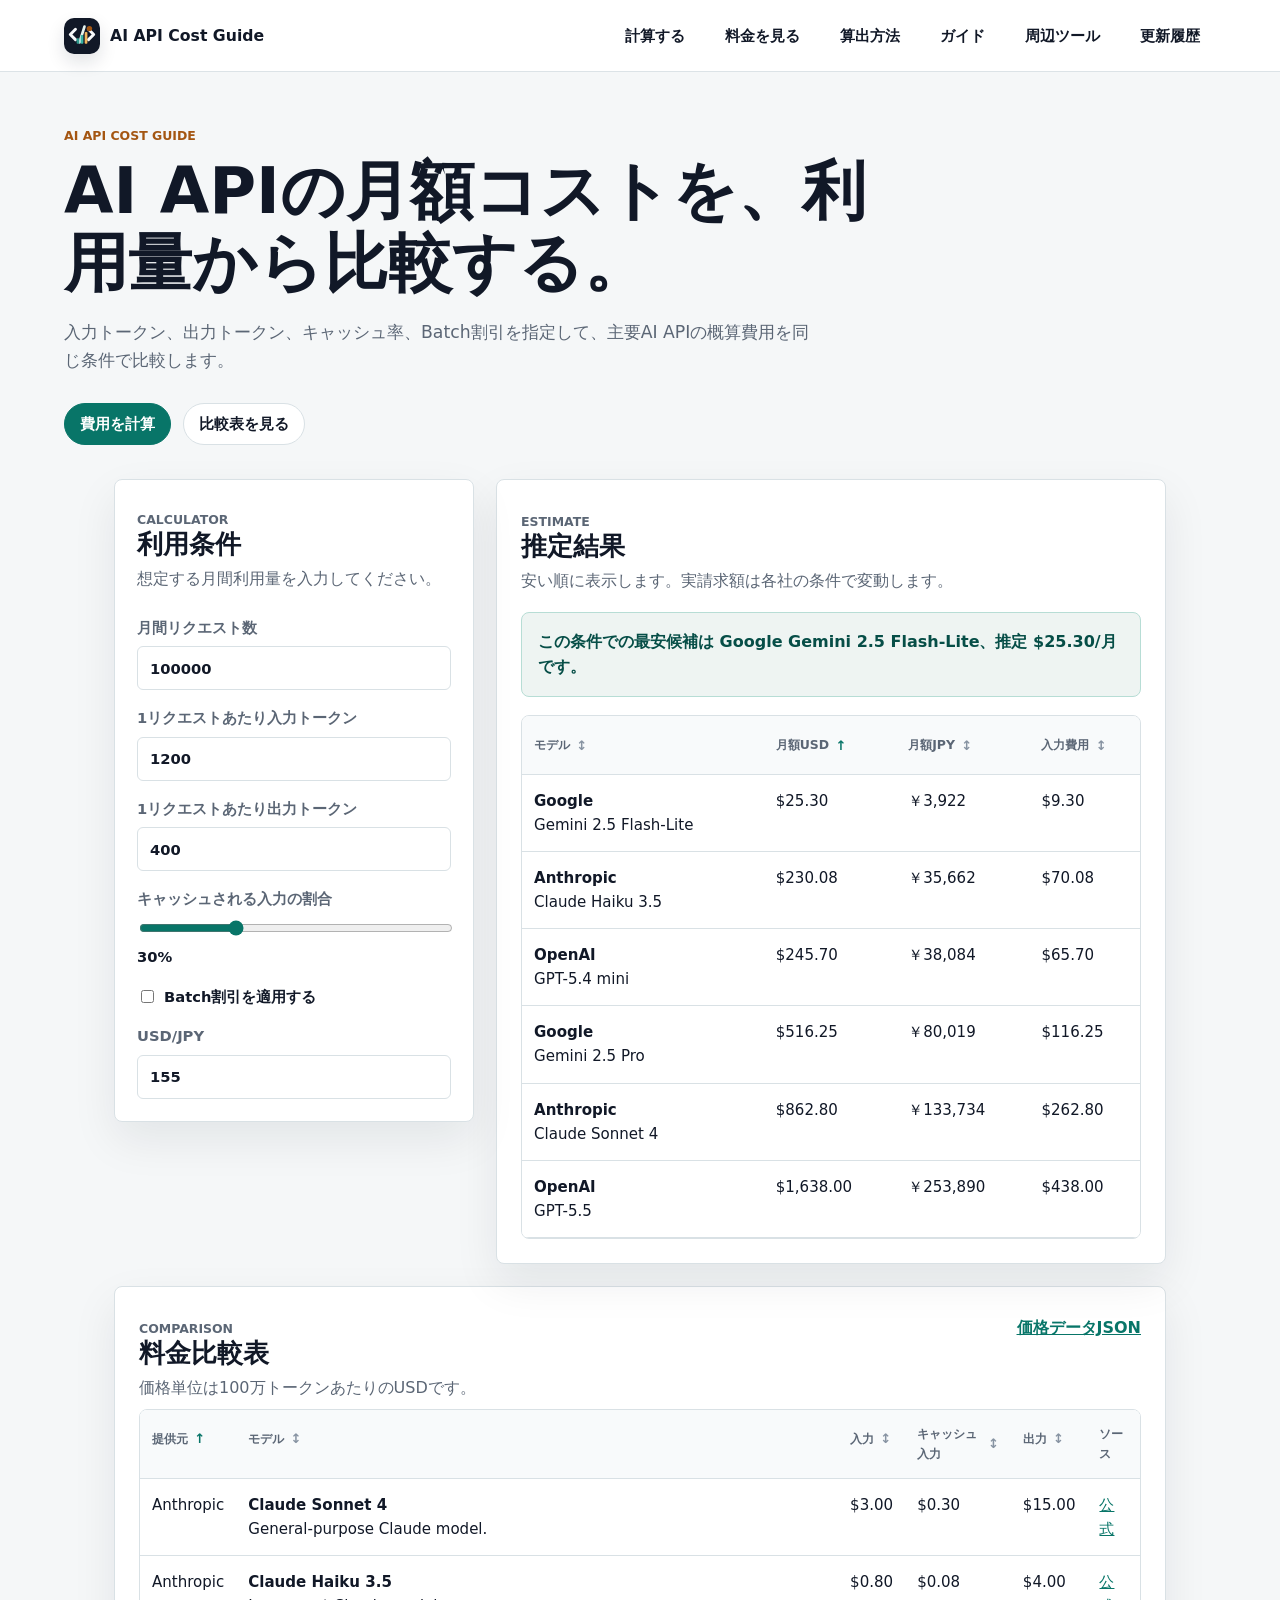
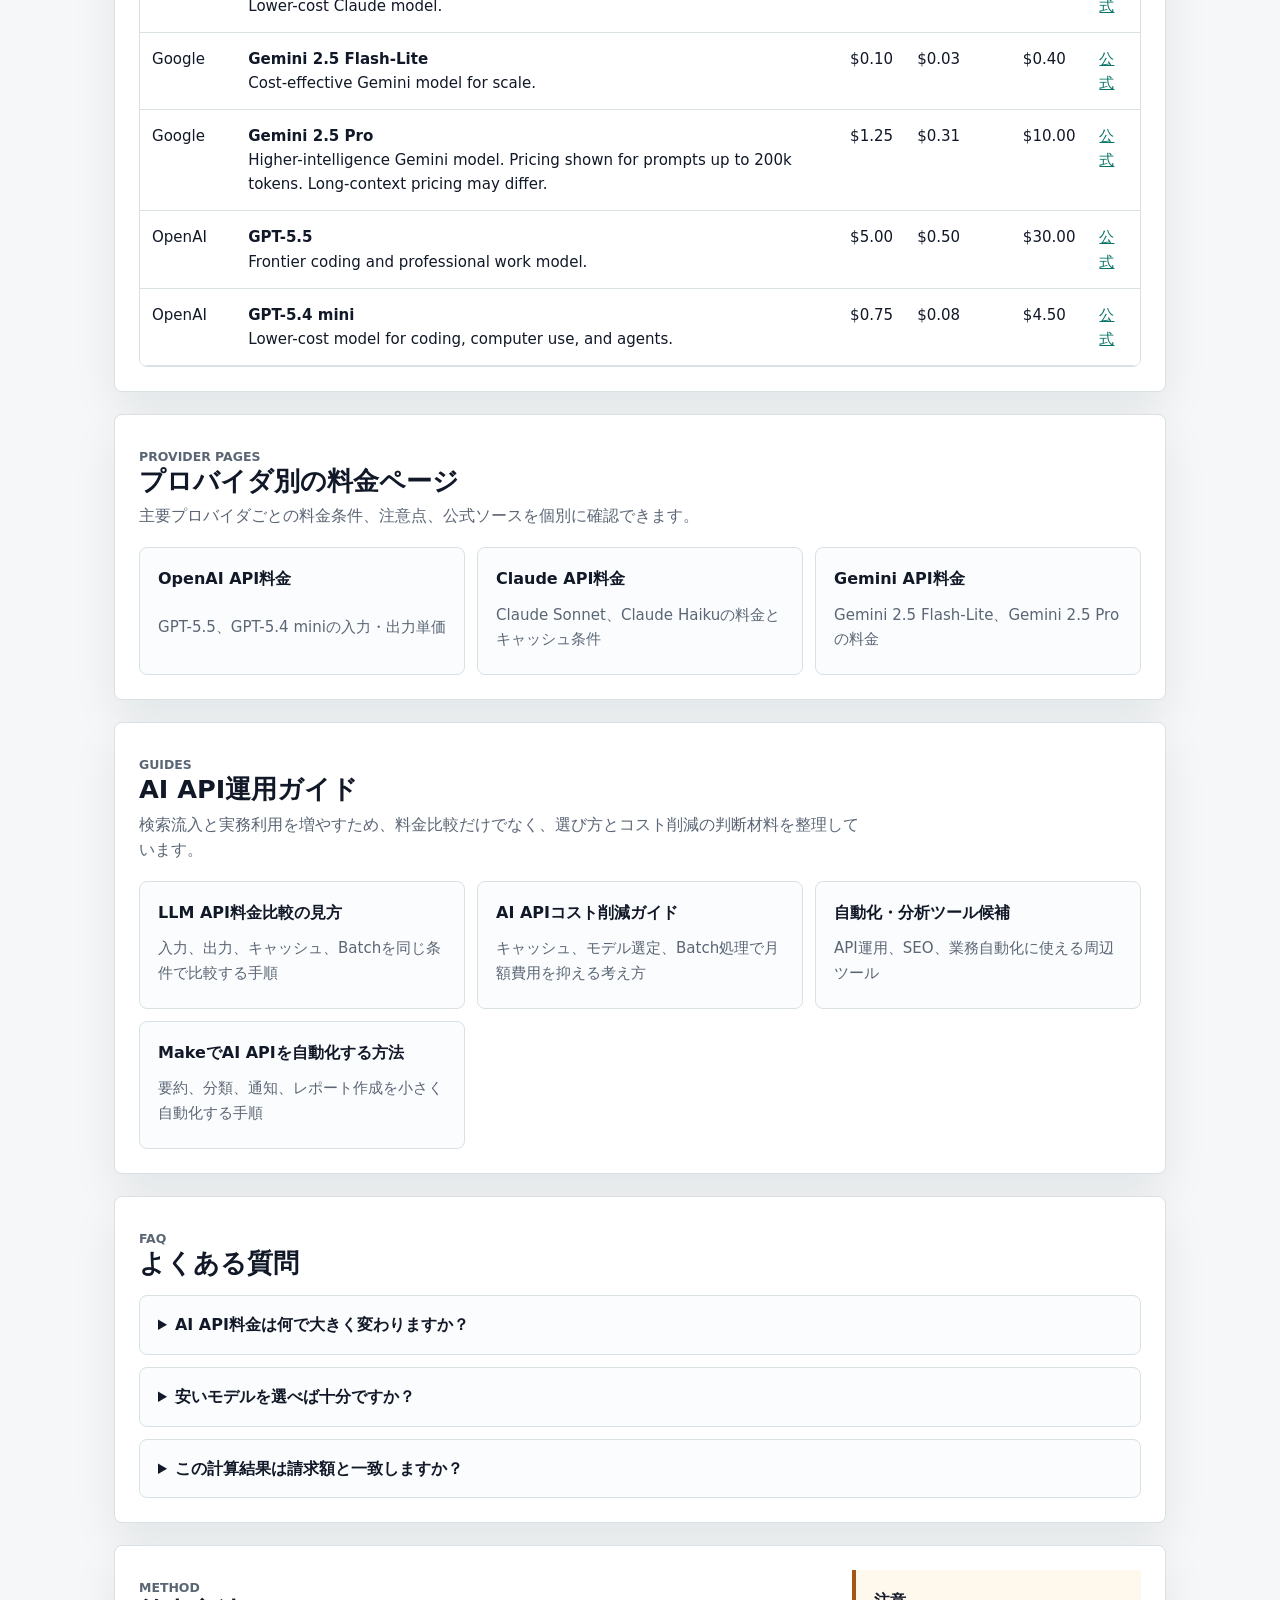
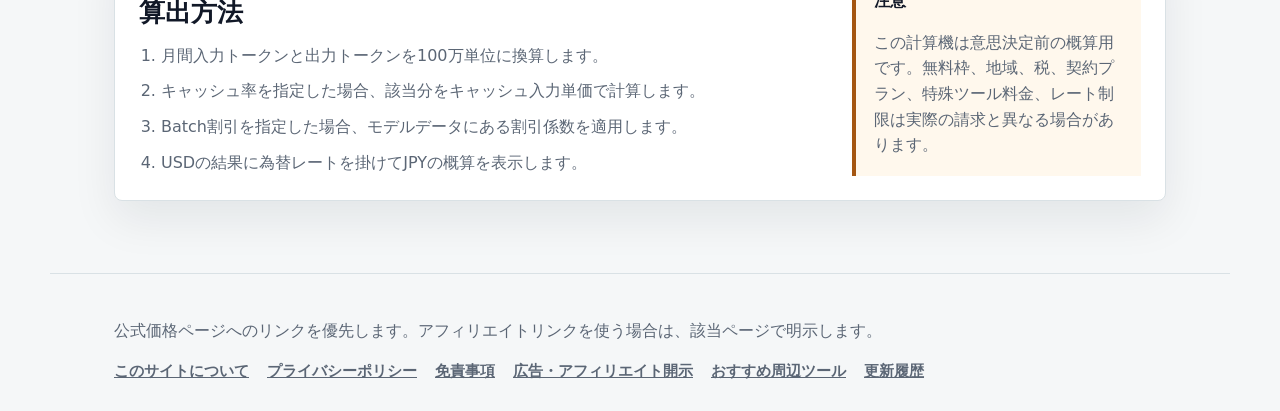
==== commit e6cde4f6: "Add Make AI automation guide" ====
--- a/index.html
+++ b/index.html
@@ -1,4 +1,4 @@
-<!doctype html>
+﻿<!doctype html>
 <html lang="ja">
   <head>
     <meta charset="utf-8" />
@@ -81,8 +81,8 @@
         <a href="#comparison">料金を見る</a>
         <a href="#method">算出方法</a>
         <a href="#guides">ガイド</a>
-        <a href="./recommended-tools.html">周辺ツール</a>
-        <a href="./updates.html">更新履歴</a>
+        <a href="./recommended-tools">周辺ツール</a>
+        <a href="./updates">更新履歴</a>
       </nav>
     </header>
 
@@ -200,15 +200,15 @@
           <p>主要プロバイダごとの料金条件、注意点、公式ソースを個別に確認できます。</p>
         </div>
         <div class="provider-link-grid">
-          <a href="./openai-pricing.html">
+          <a href="./openai-pricing">
             <strong>OpenAI API料金</strong>
             <span>GPT-5.5、GPT-5.4 miniの入力・出力単価</span>
           </a>
-          <a href="./claude-pricing.html">
+          <a href="./claude-pricing">
             <strong>Claude API料金</strong>
             <span>Claude Sonnet、Claude Haikuの料金とキャッシュ条件</span>
           </a>
-          <a href="./gemini-pricing.html">
+          <a href="./gemini-pricing">
             <strong>Gemini API料金</strong>
             <span>Gemini 2.5 Flash-Lite、Gemini 2.5 Proの料金</span>
           </a>
@@ -222,17 +222,21 @@
           <p>検索流入と実務利用を増やすため、料金比較だけでなく、選び方とコスト削減の判断材料を整理しています。</p>
         </div>
         <div class="provider-link-grid">
-          <a href="./llm-api-cost-comparison-guide.html">
+          <a href="./llm-api-cost-comparison-guide">
             <strong>LLM API料金比較の見方</strong>
             <span>入力、出力、キャッシュ、Batchを同じ条件で比較する手順</span>
           </a>
-          <a href="./ai-api-cost-optimization.html">
+          <a href="./ai-api-cost-optimization">
             <strong>AI APIコスト削減ガイド</strong>
             <span>キャッシュ、モデル選定、Batch処理で月額費用を抑える考え方</span>
           </a>
-          <a href="./recommended-tools.html">
+          <a href="./recommended-tools">
             <strong>自動化・分析ツール候補</strong>
             <span>API運用、SEO、業務自動化に使える周辺ツール</span>
+          </a>
+          <a href="./make-ai-automation-guide">
+            <strong>MakeでAI APIを自動化する方法</strong>
+            <span>要約、分類、通知、レポート作成を小さく自動化する手順</span>
           </a>
         </div>
       </section>
@@ -285,15 +289,16 @@
         公式価格ページへのリンクを優先します。アフィリエイトリンクを使う場合は、該当ページで明示します。
       </p>
       <nav class="footer-links" aria-label="補足ページ">
-        <a href="./about.html">このサイトについて</a>
-        <a href="./privacy-policy.html">プライバシーポリシー</a>
-        <a href="./disclaimer.html">免責事項</a>
-        <a href="./affiliate-disclosure.html">広告・アフィリエイト開示</a>
-        <a href="./recommended-tools.html">おすすめ周辺ツール</a>
-        <a href="./updates.html">更新履歴</a>
+        <a href="./about">このサイトについて</a>
+        <a href="./privacy-policy">プライバシーポリシー</a>
+        <a href="./disclaimer">免責事項</a>
+        <a href="./affiliate-disclosure">広告・アフィリエイト開示</a>
+        <a href="./recommended-tools">おすすめ周辺ツール</a>
+        <a href="./updates">更新履歴</a>
       </nav>
     </footer>
 
     <script src="./app.js" type="module"></script>
   </body>
 </html>
+
--- a/styles.css
+++ b/styles.css
@@ -155,6 +155,12 @@
   margin-top: 28px;
 }
 
+.button-row {
+  display: flex;
+  gap: 10px;
+  flex-wrap: wrap;
+}
+
 .button.primary {
   border: 1px solid var(--accent);
   background: var(--accent);
@@ -545,6 +551,18 @@
   color: var(--muted);
 }
 
+.tool-points {
+  display: grid;
+  gap: 8px;
+  margin: 0;
+  padding-left: 20px;
+  color: var(--muted);
+}
+
+.tool-points li::marker {
+  color: var(--accent);
+}
+
 .tool-card .affiliate-note {
   padding: 10px 12px;
   border: 1px solid #e7d3bb;
